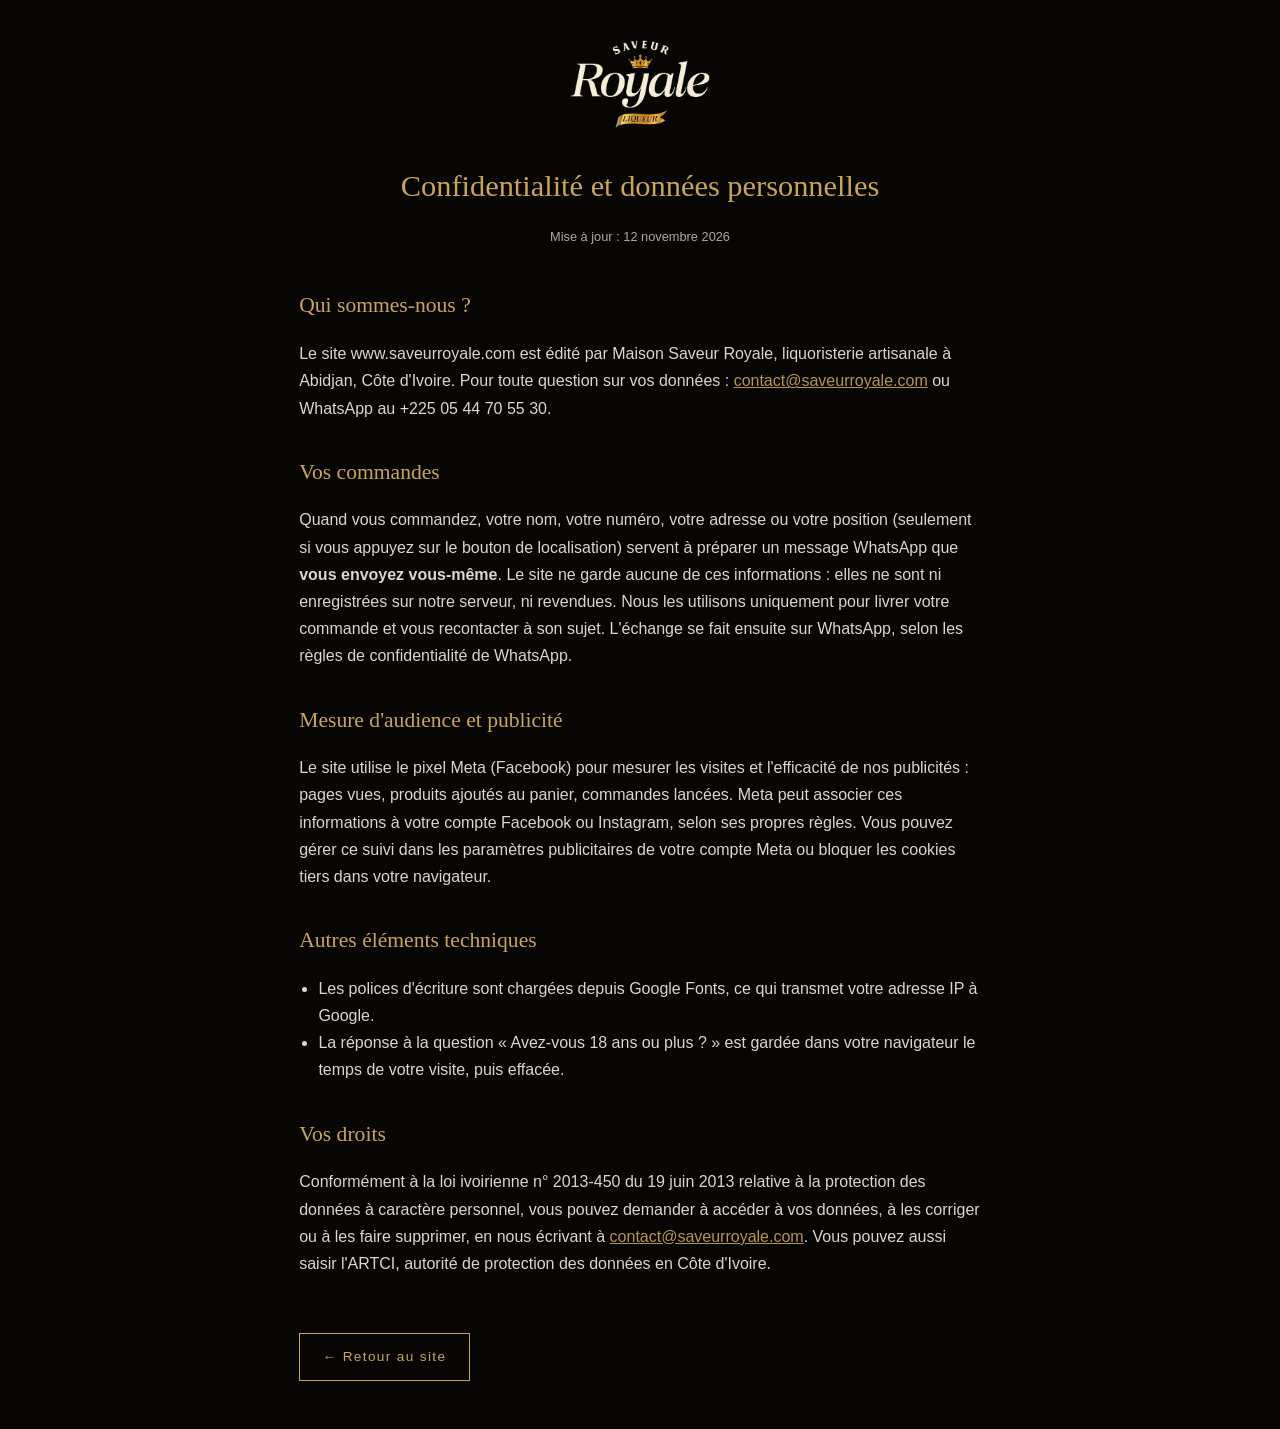
==== confidentialite.html @ 660b521c "Ergonomie : bouton WhatsApp flottant, titre « Notre Gamme », textes plus lisibles sur téléphone, pag" ====
<!DOCTYPE html>
<html lang="fr">
<head>
<meta charset="UTF-8">
<meta name="viewport" content="width=device-width, initial-scale=1.0">
<title>Confidentialité et données personnelles - Saveur Royale</title>
<meta name="description" content="Comment Saveur Royale traite vos données personnelles sur www.saveurroyale.com.">
<link rel="canonical" href="https://www.saveurroyale.com/confidentialite.html">
<link rel="icon" type="image/png" href="img/icone-1.png">
<style>
:root{--noir:#080604;--or:#C9A55A;--texte:#F2EDE4;}
*{box-sizing:border-box;}
body{margin:0;background:var(--noir);color:var(--texte);font-family:'Jost',Helvetica,Arial,sans-serif;font-size:16px;line-height:1.7;}
main{max-width:720px;margin:0 auto;padding:2.5rem 1.2rem 3rem;}
.logo{display:block;width:140px;margin:0 auto 2rem;}
h1{font-family:'Cormorant Garamond',Georgia,serif;font-weight:400;font-size:1.9rem;color:var(--or);text-align:center;margin:0 0 0.5rem;}
.maj{text-align:center;font-size:0.8rem;opacity:0.7;margin-bottom:2.5rem;}
h2{font-family:'Cormorant Garamond',Georgia,serif;font-weight:400;font-size:1.35rem;color:var(--or);margin:2rem 0 0.6rem;}
p,li{opacity:0.9;}
ul{padding-left:1.2rem;}
a{color:var(--or);}
.retour{display:inline-block;margin-top:2.5rem;border:1px solid var(--or);padding:0.7rem 1.4rem;text-decoration:none;letter-spacing:0.1em;font-size:0.85rem;}
</style>
</head>
<body>
<main>
<a href="/"><img src="img/logo.png" alt="Saveur Royale" class="logo"></a>
<h1>Confidentialité et données personnelles</h1>
<p class="maj">Mise à jour : 12 novembre 2026</p>

<h2>Qui sommes-nous ?</h2>
<p>Le site www.saveurroyale.com est édité par Maison Saveur Royale, liquoristerie artisanale à Abidjan, Côte d'Ivoire. Pour toute question sur vos données : <a href="mailto:contact@saveurroyale.com">contact@saveurroyale.com</a> ou WhatsApp au +225 05 44 70 55 30.</p>

<h2>Vos commandes</h2>
<p>Quand vous commandez, votre nom, votre numéro, votre adresse ou votre position (seulement si vous appuyez sur le bouton de localisation) servent à préparer un message WhatsApp que <strong>vous envoyez vous-même</strong>. Le site ne garde aucune de ces informations : elles ne sont ni enregistrées sur notre serveur, ni revendues. Nous les utilisons uniquement pour livrer votre commande et vous recontacter à son sujet. L'échange se fait ensuite sur WhatsApp, selon les règles de confidentialité de WhatsApp.</p>

<h2>Mesure d'audience et publicité</h2>
<p>Le site utilise le pixel Meta (Facebook) pour mesurer les visites et l'efficacité de nos publicités : pages vues, produits ajoutés au panier, commandes lancées. Meta peut associer ces informations à votre compte Facebook ou Instagram, selon ses propres règles. Vous pouvez gérer ce suivi dans les paramètres publicitaires de votre compte Meta ou bloquer les cookies tiers dans votre navigateur.</p>

<h2>Autres éléments techniques</h2>
<ul>
<li>Les polices d'écriture sont chargées depuis Google Fonts, ce qui transmet votre adresse IP à Google.</li>
<li>La réponse à la question « Avez-vous 18 ans ou plus ? » est gardée dans votre navigateur le temps de votre visite, puis effacée.</li>
</ul>

<h2>Vos droits</h2>
<p>Conformément à la loi ivoirienne n° 2013-450 du 19 juin 2013 relative à la protection des données à caractère personnel, vous pouvez demander à accéder à vos données, à les corriger ou à les faire supprimer, en nous écrivant à <a href="mailto:contact@saveurroyale.com">contact@saveurroyale.com</a>. Vous pouvez aussi saisir l'ARTCI, autorité de protection des données en Côte d'Ivoire.</p>

<a href="/" class="retour">← Retour au site</a>
</main>
</body>
</html>
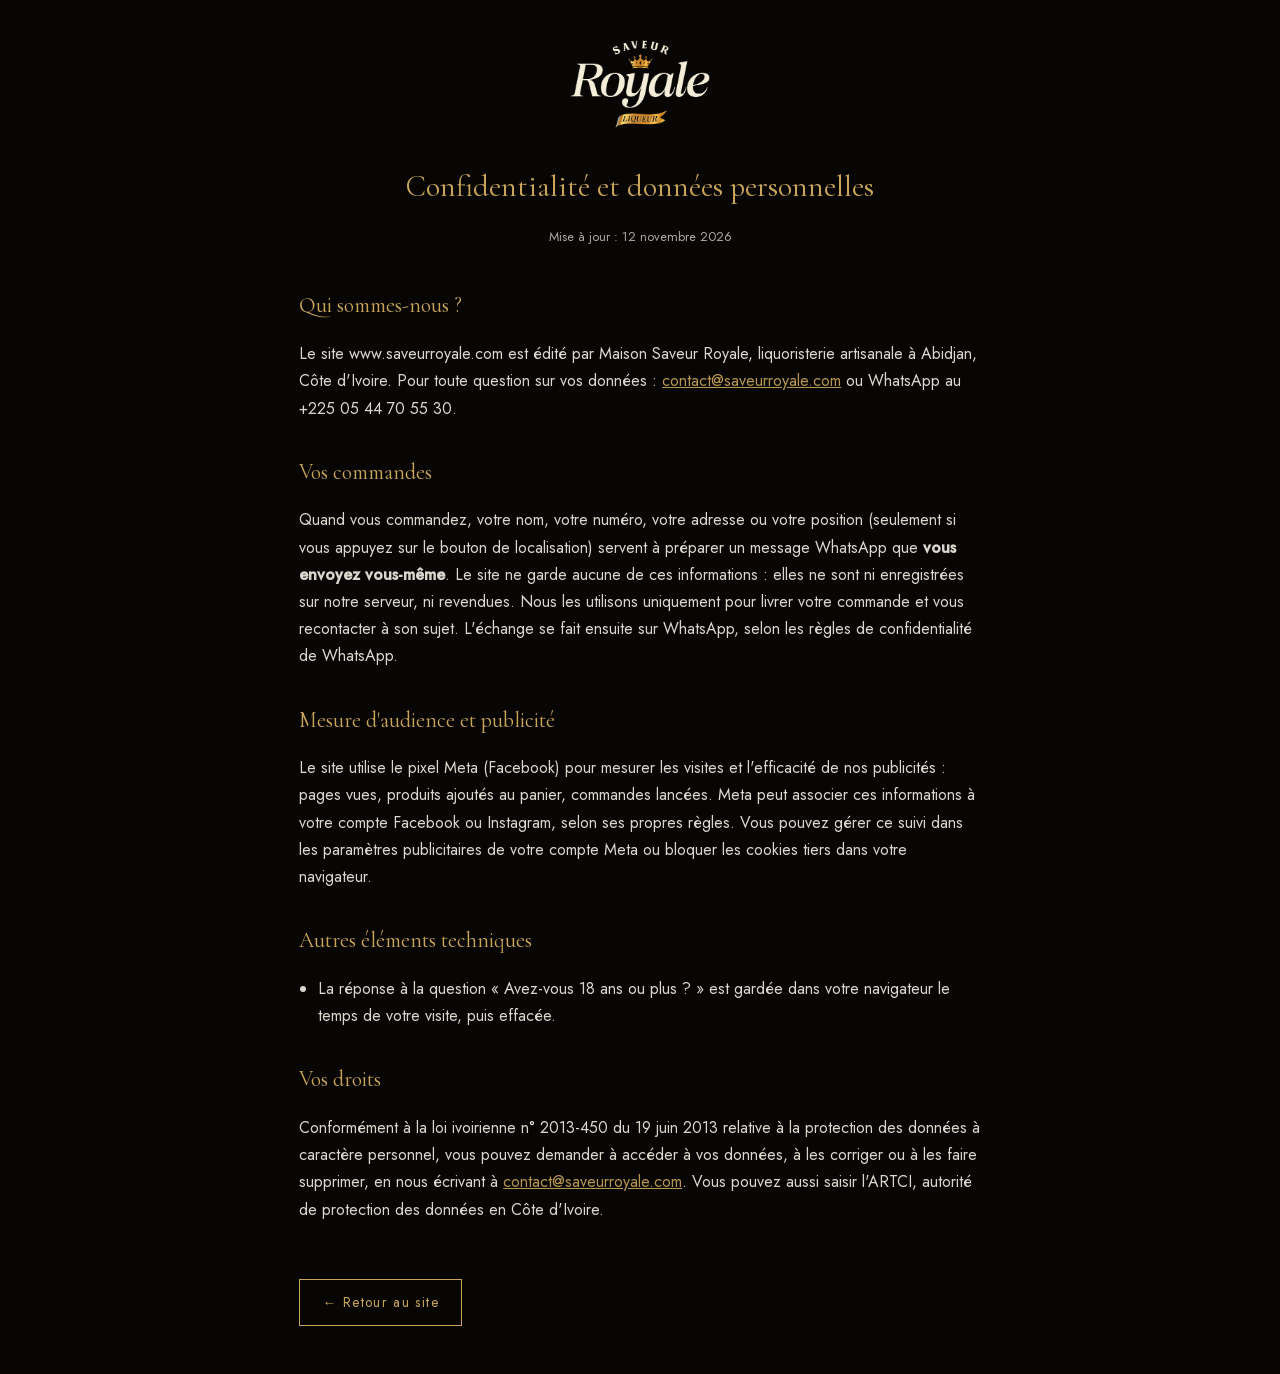
==== commit 263b8f99: "Finitions : polices hébergées sur le site (plus rien chez Google), formulaire pro en une colonne sur" ====
--- a/confidentialite.html
+++ b/confidentialite.html
@@ -8,6 +8,150 @@
 <link rel="canonical" href="https://www.saveurroyale.com/confidentialite.html">
 <link rel="icon" type="image/png" href="img/icone-1.png">
 <style>
+/* latin-ext */
+@font-face {
+  font-family: 'Cormorant Garamond';
+  font-style: italic;
+  font-weight: 300;
+  font-display: swap;
+  src: url(fonts/CormorantGaramond-0365c557.woff2) format('woff2');
+  unicode-range: U+0100-02BA, U+02BD-02C5, U+02C7-02CC, U+02CE-02D7, U+02DD-02FF, U+0304, U+0308, U+0329, U+1D00-1DBF, U+1E00-1E9F, U+1EF2-1EFF, U+2020, U+20A0-20AB, U+20AD-20C4, U+2113, U+2C60-2C7F, U+A720-A7FF;
+}
+/* latin */
+@font-face {
+  font-family: 'Cormorant Garamond';
+  font-style: italic;
+  font-weight: 300;
+  font-display: swap;
+  src: url(fonts/CormorantGaramond-fe99e303.woff2) format('woff2');
+  unicode-range: U+0000-00FF, U+0131, U+0152-0153, U+02BB-02BC, U+02C6, U+02DA, U+02DC, U+0304, U+0308, U+0329, U+2000-206F, U+20AC, U+2122, U+2191, U+2193, U+2212, U+2215, U+FEFF, U+FFFD;
+}
+/* latin-ext */
+@font-face {
+  font-family: 'Cormorant Garamond';
+  font-style: italic;
+  font-weight: 400;
+  font-display: swap;
+  src: url(fonts/CormorantGaramond-0365c557.woff2) format('woff2');
+  unicode-range: U+0100-02BA, U+02BD-02C5, U+02C7-02CC, U+02CE-02D7, U+02DD-02FF, U+0304, U+0308, U+0329, U+1D00-1DBF, U+1E00-1E9F, U+1EF2-1EFF, U+2020, U+20A0-20AB, U+20AD-20C4, U+2113, U+2C60-2C7F, U+A720-A7FF;
+}
+/* latin */
+@font-face {
+  font-family: 'Cormorant Garamond';
+  font-style: italic;
+  font-weight: 400;
+  font-display: swap;
+  src: url(fonts/CormorantGaramond-fe99e303.woff2) format('woff2');
+  unicode-range: U+0000-00FF, U+0131, U+0152-0153, U+02BB-02BC, U+02C6, U+02DA, U+02DC, U+0304, U+0308, U+0329, U+2000-206F, U+20AC, U+2122, U+2191, U+2193, U+2212, U+2215, U+FEFF, U+FFFD;
+}
+/* latin-ext */
+@font-face {
+  font-family: 'Cormorant Garamond';
+  font-style: normal;
+  font-weight: 300;
+  font-display: swap;
+  src: url(fonts/CormorantGaramond-21114939.woff2) format('woff2');
+  unicode-range: U+0100-02BA, U+02BD-02C5, U+02C7-02CC, U+02CE-02D7, U+02DD-02FF, U+0304, U+0308, U+0329, U+1D00-1DBF, U+1E00-1E9F, U+1EF2-1EFF, U+2020, U+20A0-20AB, U+20AD-20C4, U+2113, U+2C60-2C7F, U+A720-A7FF;
+}
+/* latin */
+@font-face {
+  font-family: 'Cormorant Garamond';
+  font-style: normal;
+  font-weight: 300;
+  font-display: swap;
+  src: url(fonts/CormorantGaramond-e99b45a2.woff2) format('woff2');
+  unicode-range: U+0000-00FF, U+0131, U+0152-0153, U+02BB-02BC, U+02C6, U+02DA, U+02DC, U+0304, U+0308, U+0329, U+2000-206F, U+20AC, U+2122, U+2191, U+2193, U+2212, U+2215, U+FEFF, U+FFFD;
+}
+/* latin-ext */
+@font-face {
+  font-family: 'Cormorant Garamond';
+  font-style: normal;
+  font-weight: 400;
+  font-display: swap;
+  src: url(fonts/CormorantGaramond-21114939.woff2) format('woff2');
+  unicode-range: U+0100-02BA, U+02BD-02C5, U+02C7-02CC, U+02CE-02D7, U+02DD-02FF, U+0304, U+0308, U+0329, U+1D00-1DBF, U+1E00-1E9F, U+1EF2-1EFF, U+2020, U+20A0-20AB, U+20AD-20C4, U+2113, U+2C60-2C7F, U+A720-A7FF;
+}
+/* latin */
+@font-face {
+  font-family: 'Cormorant Garamond';
+  font-style: normal;
+  font-weight: 400;
+  font-display: swap;
+  src: url(fonts/CormorantGaramond-e99b45a2.woff2) format('woff2');
+  unicode-range: U+0000-00FF, U+0131, U+0152-0153, U+02BB-02BC, U+02C6, U+02DA, U+02DC, U+0304, U+0308, U+0329, U+2000-206F, U+20AC, U+2122, U+2191, U+2193, U+2212, U+2215, U+FEFF, U+FFFD;
+}
+/* latin-ext */
+@font-face {
+  font-family: 'Cormorant Garamond';
+  font-style: normal;
+  font-weight: 600;
+  font-display: swap;
+  src: url(fonts/CormorantGaramond-21114939.woff2) format('woff2');
+  unicode-range: U+0100-02BA, U+02BD-02C5, U+02C7-02CC, U+02CE-02D7, U+02DD-02FF, U+0304, U+0308, U+0329, U+1D00-1DBF, U+1E00-1E9F, U+1EF2-1EFF, U+2020, U+20A0-20AB, U+20AD-20C4, U+2113, U+2C60-2C7F, U+A720-A7FF;
+}
+/* latin */
+@font-face {
+  font-family: 'Cormorant Garamond';
+  font-style: normal;
+  font-weight: 600;
+  font-display: swap;
+  src: url(fonts/CormorantGaramond-e99b45a2.woff2) format('woff2');
+  unicode-range: U+0000-00FF, U+0131, U+0152-0153, U+02BB-02BC, U+02C6, U+02DA, U+02DC, U+0304, U+0308, U+0329, U+2000-206F, U+20AC, U+2122, U+2191, U+2193, U+2212, U+2215, U+FEFF, U+FFFD;
+}
+/* latin-ext */
+@font-face {
+  font-family: 'Jost';
+  font-style: normal;
+  font-weight: 300;
+  font-display: swap;
+  src: url(fonts/Jost-920dcbe8.woff2) format('woff2');
+  unicode-range: U+0100-02BA, U+02BD-02C5, U+02C7-02CC, U+02CE-02D7, U+02DD-02FF, U+0304, U+0308, U+0329, U+1D00-1DBF, U+1E00-1E9F, U+1EF2-1EFF, U+2020, U+20A0-20AB, U+20AD-20C4, U+2113, U+2C60-2C7F, U+A720-A7FF;
+}
+/* latin */
+@font-face {
+  font-family: 'Jost';
+  font-style: normal;
+  font-weight: 300;
+  font-display: swap;
+  src: url(fonts/Jost-0428ef9c.woff2) format('woff2');
+  unicode-range: U+0000-00FF, U+0131, U+0152-0153, U+02BB-02BC, U+02C6, U+02DA, U+02DC, U+0304, U+0308, U+0329, U+2000-206F, U+20AC, U+2122, U+2191, U+2193, U+2212, U+2215, U+FEFF, U+FFFD;
+}
+/* latin-ext */
+@font-face {
+  font-family: 'Jost';
+  font-style: normal;
+  font-weight: 400;
+  font-display: swap;
+  src: url(fonts/Jost-920dcbe8.woff2) format('woff2');
+  unicode-range: U+0100-02BA, U+02BD-02C5, U+02C7-02CC, U+02CE-02D7, U+02DD-02FF, U+0304, U+0308, U+0329, U+1D00-1DBF, U+1E00-1E9F, U+1EF2-1EFF, U+2020, U+20A0-20AB, U+20AD-20C4, U+2113, U+2C60-2C7F, U+A720-A7FF;
+}
+/* latin */
+@font-face {
+  font-family: 'Jost';
+  font-style: normal;
+  font-weight: 400;
+  font-display: swap;
+  src: url(fonts/Jost-0428ef9c.woff2) format('woff2');
+  unicode-range: U+0000-00FF, U+0131, U+0152-0153, U+02BB-02BC, U+02C6, U+02DA, U+02DC, U+0304, U+0308, U+0329, U+2000-206F, U+20AC, U+2122, U+2191, U+2193, U+2212, U+2215, U+FEFF, U+FFFD;
+}
+/* latin-ext */
+@font-face {
+  font-family: 'Jost';
+  font-style: normal;
+  font-weight: 500;
+  font-display: swap;
+  src: url(fonts/Jost-920dcbe8.woff2) format('woff2');
+  unicode-range: U+0100-02BA, U+02BD-02C5, U+02C7-02CC, U+02CE-02D7, U+02DD-02FF, U+0304, U+0308, U+0329, U+1D00-1DBF, U+1E00-1E9F, U+1EF2-1EFF, U+2020, U+20A0-20AB, U+20AD-20C4, U+2113, U+2C60-2C7F, U+A720-A7FF;
+}
+/* latin */
+@font-face {
+  font-family: 'Jost';
+  font-style: normal;
+  font-weight: 500;
+  font-display: swap;
+  src: url(fonts/Jost-0428ef9c.woff2) format('woff2');
+  unicode-range: U+0000-00FF, U+0131, U+0152-0153, U+02BB-02BC, U+02C6, U+02DA, U+02DC, U+0304, U+0308, U+0329, U+2000-206F, U+20AC, U+2122, U+2191, U+2193, U+2212, U+2215, U+FEFF, U+FFFD;
+}
 :root{--noir:#080604;--or:#C9A55A;--texte:#F2EDE4;}
 *{box-sizing:border-box;}
 body{margin:0;background:var(--noir);color:var(--texte);font-family:'Jost',Helvetica,Arial,sans-serif;font-size:16px;line-height:1.7;}
@@ -39,7 +183,6 @@
 
 <h2>Autres éléments techniques</h2>
 <ul>
-<li>Les polices d'écriture sont chargées depuis Google Fonts, ce qui transmet votre adresse IP à Google.</li>
 <li>La réponse à la question « Avez-vous 18 ans ou plus ? » est gardée dans votre navigateur le temps de votre visite, puis effacée.</li>
 </ul>
 
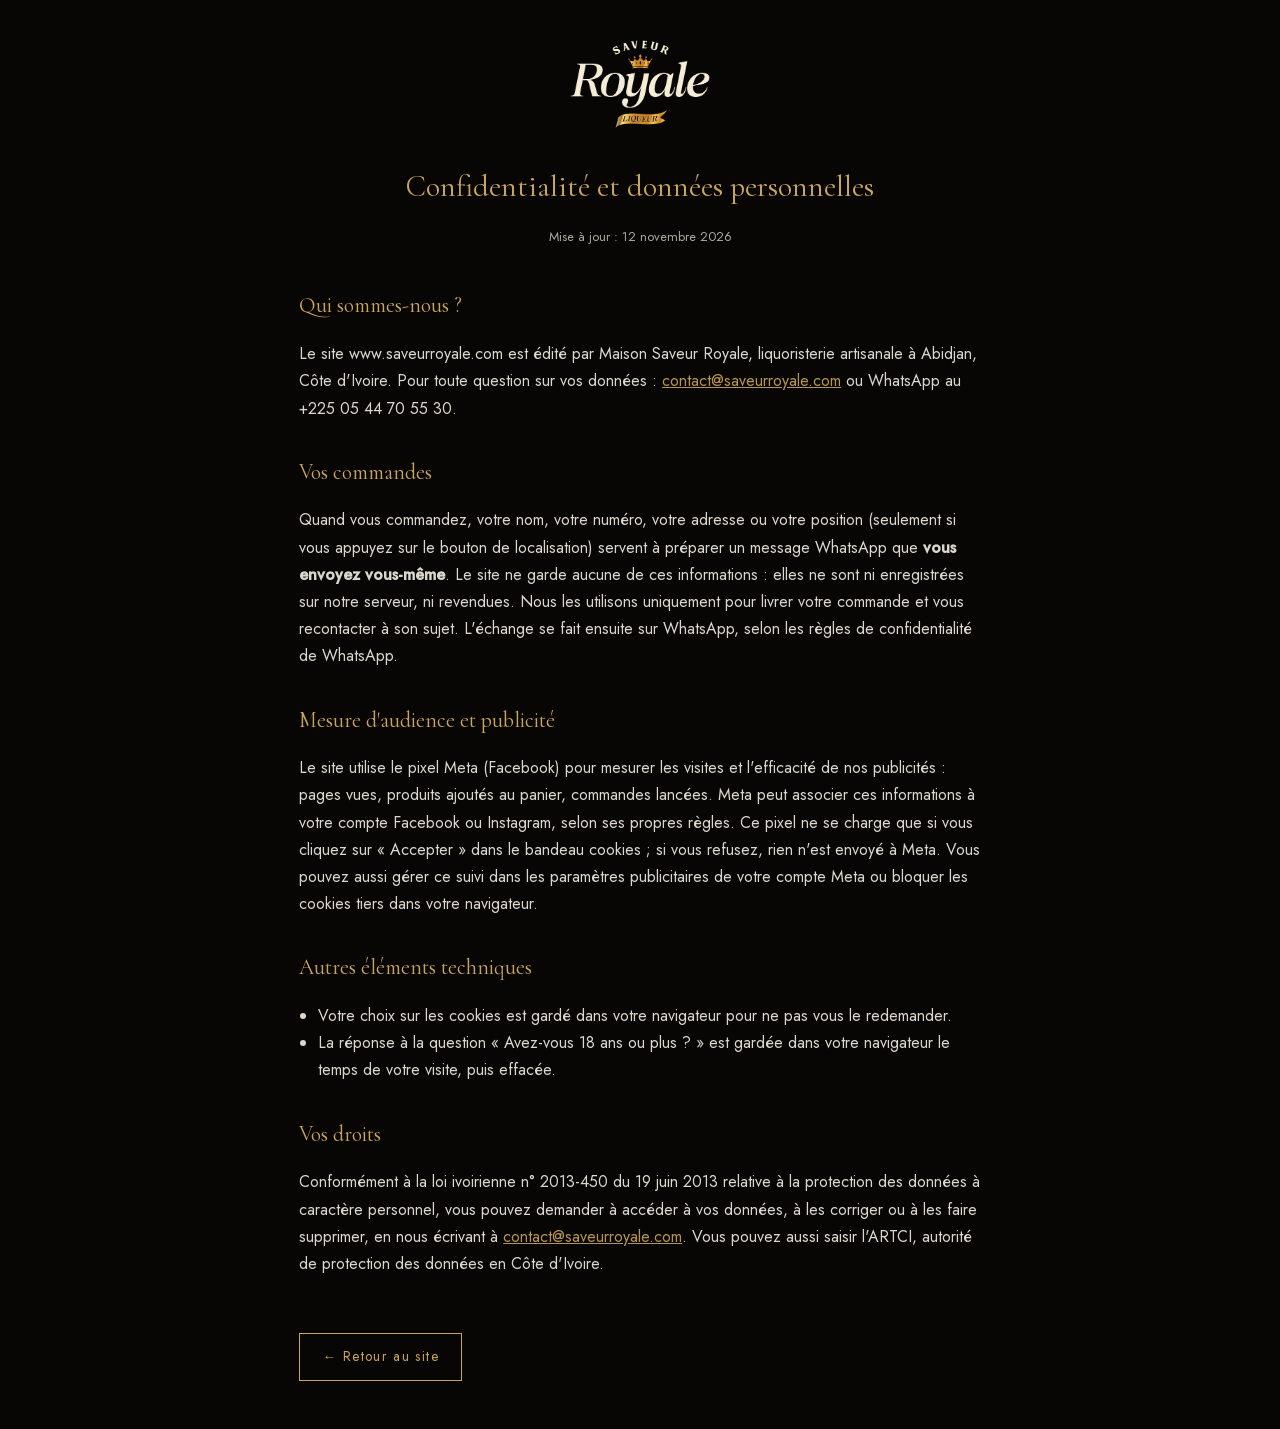
==== commit acb09eb9: "Audit : bandeau cookies (pixel Meta après accord), accessibilité (menu, liste, contrastes, carrousel" ====
--- a/confidentialite.html
+++ b/confidentialite.html
@@ -179,10 +179,11 @@
 <p>Quand vous commandez, votre nom, votre numéro, votre adresse ou votre position (seulement si vous appuyez sur le bouton de localisation) servent à préparer un message WhatsApp que <strong>vous envoyez vous-même</strong>. Le site ne garde aucune de ces informations : elles ne sont ni enregistrées sur notre serveur, ni revendues. Nous les utilisons uniquement pour livrer votre commande et vous recontacter à son sujet. L'échange se fait ensuite sur WhatsApp, selon les règles de confidentialité de WhatsApp.</p>
 
 <h2>Mesure d'audience et publicité</h2>
-<p>Le site utilise le pixel Meta (Facebook) pour mesurer les visites et l'efficacité de nos publicités : pages vues, produits ajoutés au panier, commandes lancées. Meta peut associer ces informations à votre compte Facebook ou Instagram, selon ses propres règles. Vous pouvez gérer ce suivi dans les paramètres publicitaires de votre compte Meta ou bloquer les cookies tiers dans votre navigateur.</p>
+<p>Le site utilise le pixel Meta (Facebook) pour mesurer les visites et l'efficacité de nos publicités : pages vues, produits ajoutés au panier, commandes lancées. Meta peut associer ces informations à votre compte Facebook ou Instagram, selon ses propres règles. Ce pixel ne se charge que si vous cliquez sur « Accepter » dans le bandeau cookies ; si vous refusez, rien n'est envoyé à Meta. Vous pouvez aussi gérer ce suivi dans les paramètres publicitaires de votre compte Meta ou bloquer les cookies tiers dans votre navigateur.</p>
 
 <h2>Autres éléments techniques</h2>
 <ul>
+<li>Votre choix sur les cookies est gardé dans votre navigateur pour ne pas vous le redemander.</li>
 <li>La réponse à la question « Avez-vous 18 ans ou plus ? » est gardée dans votre navigateur le temps de votre visite, puis effacée.</li>
 </ul>
 
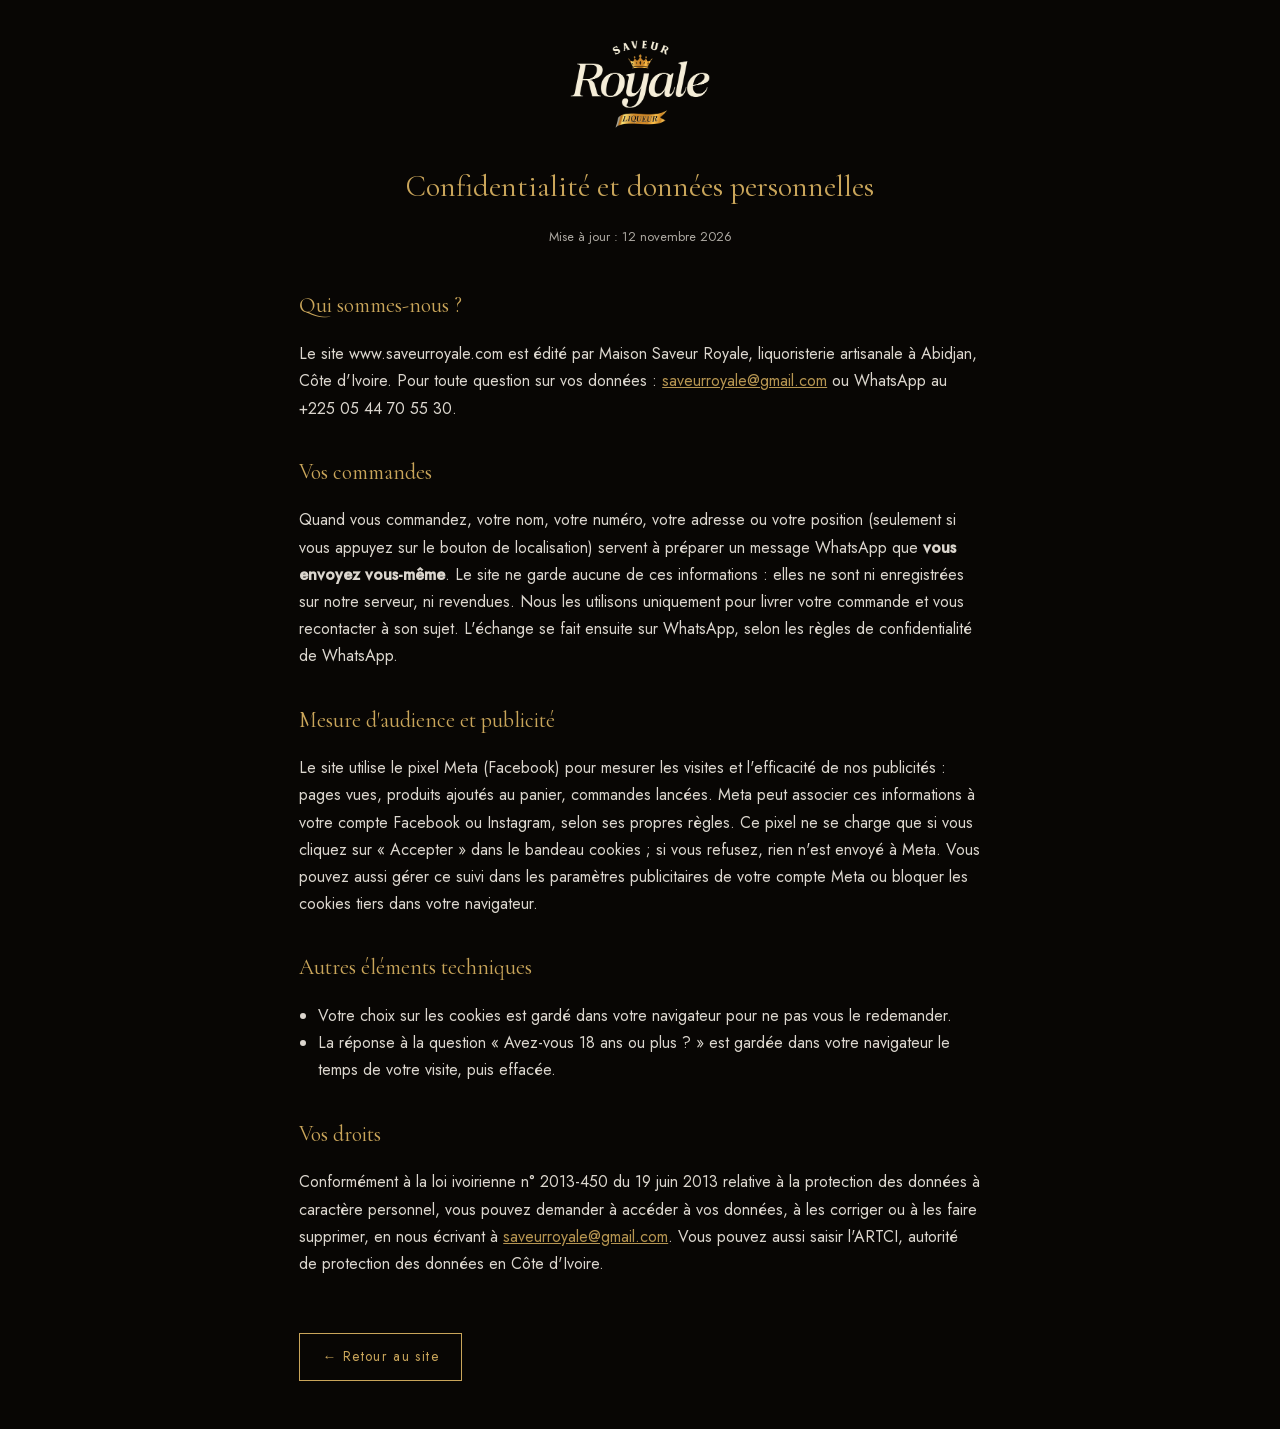
==== commit 1480e839: "E-mail saveurroyale@gmail.com partout ; prix en euros (indicatif) sur les fiches bouteilles Co-Autho" ====
--- a/confidentialite.html
+++ b/confidentialite.html
@@ -173,7 +173,7 @@
 <p class="maj">Mise à jour : 12 novembre 2026</p>
 
 <h2>Qui sommes-nous ?</h2>
-<p>Le site www.saveurroyale.com est édité par Maison Saveur Royale, liquoristerie artisanale à Abidjan, Côte d'Ivoire. Pour toute question sur vos données : <a href="mailto:contact@saveurroyale.com">contact@saveurroyale.com</a> ou WhatsApp au +225 05 44 70 55 30.</p>
+<p>Le site www.saveurroyale.com est édité par Maison Saveur Royale, liquoristerie artisanale à Abidjan, Côte d'Ivoire. Pour toute question sur vos données : <a href="mailto:saveurroyale@gmail.com">saveurroyale@gmail.com</a> ou WhatsApp au +225 05 44 70 55 30.</p>
 
 <h2>Vos commandes</h2>
 <p>Quand vous commandez, votre nom, votre numéro, votre adresse ou votre position (seulement si vous appuyez sur le bouton de localisation) servent à préparer un message WhatsApp que <strong>vous envoyez vous-même</strong>. Le site ne garde aucune de ces informations : elles ne sont ni enregistrées sur notre serveur, ni revendues. Nous les utilisons uniquement pour livrer votre commande et vous recontacter à son sujet. L'échange se fait ensuite sur WhatsApp, selon les règles de confidentialité de WhatsApp.</p>
@@ -188,7 +188,7 @@
 </ul>
 
 <h2>Vos droits</h2>
-<p>Conformément à la loi ivoirienne n° 2013-450 du 19 juin 2013 relative à la protection des données à caractère personnel, vous pouvez demander à accéder à vos données, à les corriger ou à les faire supprimer, en nous écrivant à <a href="mailto:contact@saveurroyale.com">contact@saveurroyale.com</a>. Vous pouvez aussi saisir l'ARTCI, autorité de protection des données en Côte d'Ivoire.</p>
+<p>Conformément à la loi ivoirienne n° 2013-450 du 19 juin 2013 relative à la protection des données à caractère personnel, vous pouvez demander à accéder à vos données, à les corriger ou à les faire supprimer, en nous écrivant à <a href="mailto:saveurroyale@gmail.com">saveurroyale@gmail.com</a>. Vous pouvez aussi saisir l'ARTCI, autorité de protection des données en Côte d'Ivoire.</p>
 
 <a href="/" class="retour">← Retour au site</a>
 </main>
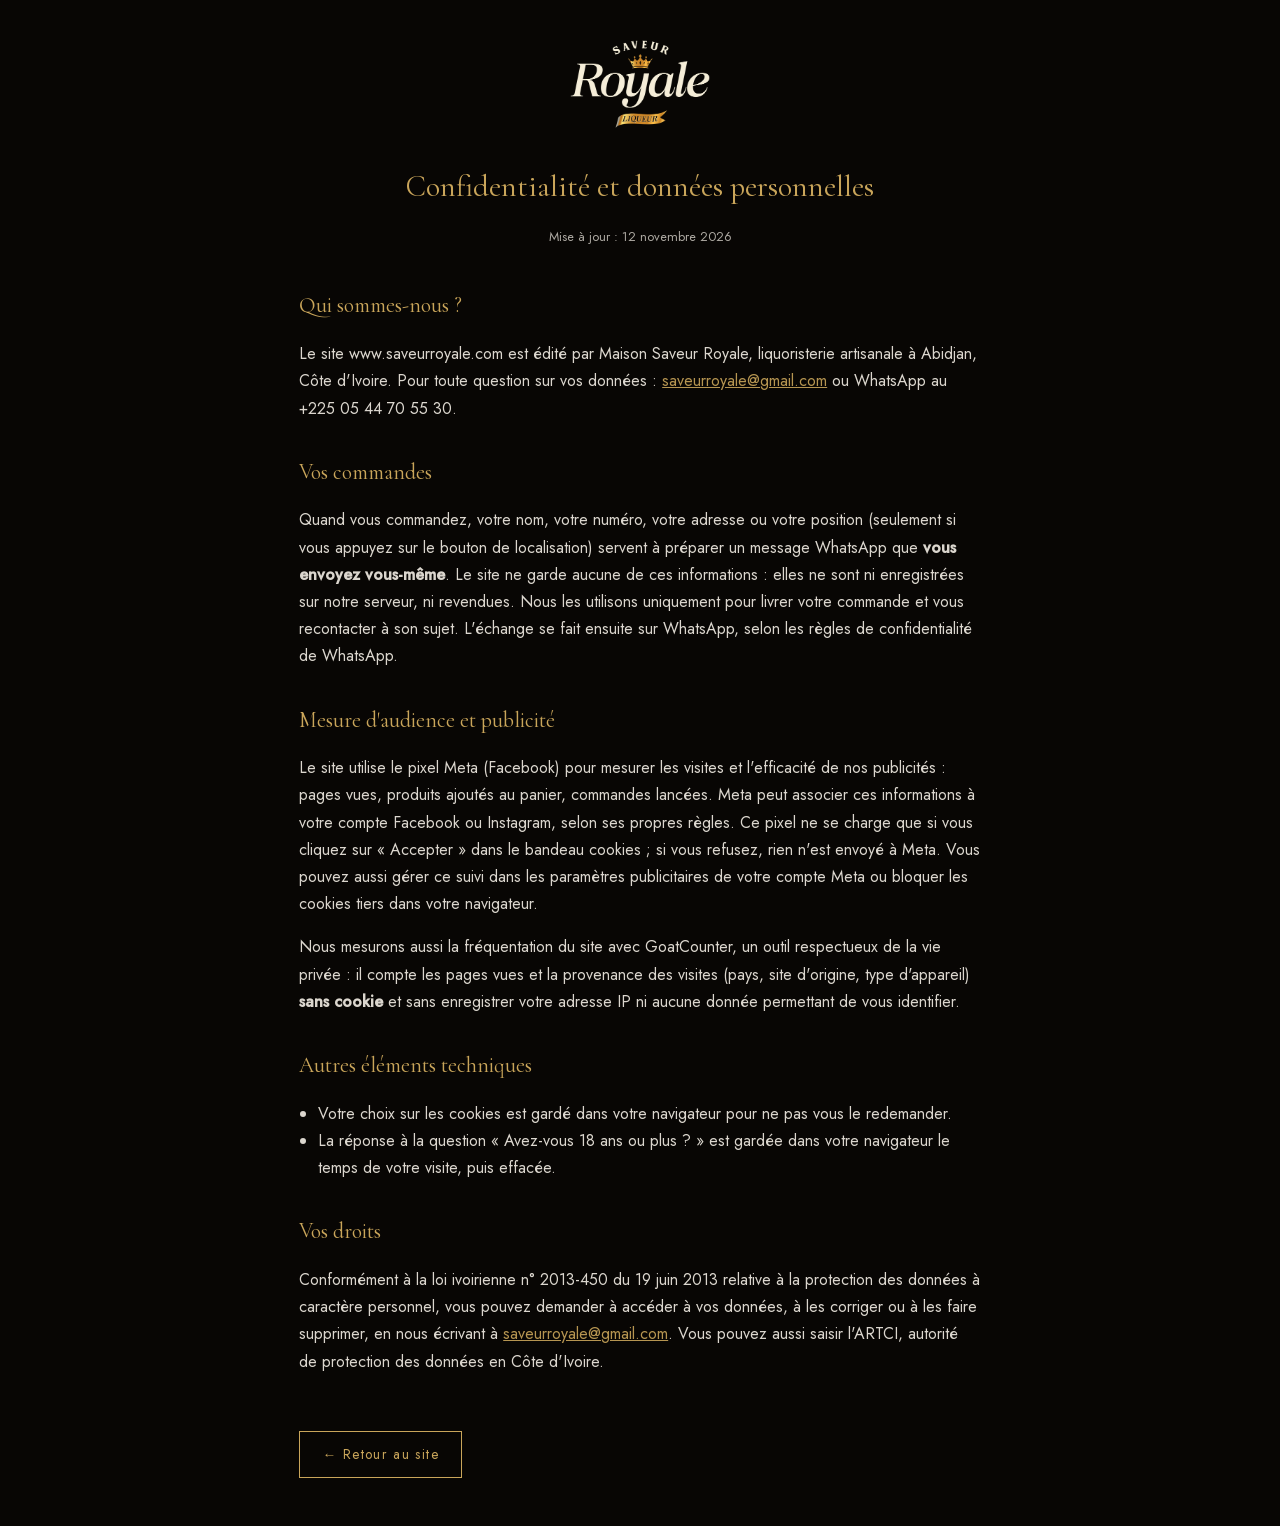
==== commit 8e78f455: "Mesure d'audience GoatCounter (sans cookie) sur les 3 pages + mention dans Confidentialité Co-Author" ====
--- a/confidentialite.html
+++ b/confidentialite.html
@@ -181,6 +181,8 @@
 <h2>Mesure d'audience et publicité</h2>
 <p>Le site utilise le pixel Meta (Facebook) pour mesurer les visites et l'efficacité de nos publicités : pages vues, produits ajoutés au panier, commandes lancées. Meta peut associer ces informations à votre compte Facebook ou Instagram, selon ses propres règles. Ce pixel ne se charge que si vous cliquez sur « Accepter » dans le bandeau cookies ; si vous refusez, rien n'est envoyé à Meta. Vous pouvez aussi gérer ce suivi dans les paramètres publicitaires de votre compte Meta ou bloquer les cookies tiers dans votre navigateur.</p>
 
+<p>Nous mesurons aussi la fréquentation du site avec GoatCounter, un outil respectueux de la vie privée : il compte les pages vues et la provenance des visites (pays, site d'origine, type d'appareil) <strong>sans cookie</strong> et sans enregistrer votre adresse IP ni aucune donnée permettant de vous identifier.</p>
+
 <h2>Autres éléments techniques</h2>
 <ul>
 <li>Votre choix sur les cookies est gardé dans votre navigateur pour ne pas vous le redemander.</li>
@@ -192,5 +194,6 @@
 
 <a href="/" class="retour">← Retour au site</a>
 </main>
+<script data-goatcounter="https://saveurroyale.goatcounter.com/count" async src="https://gc.zgo.at/count.js"></script>
 </body>
 </html>
